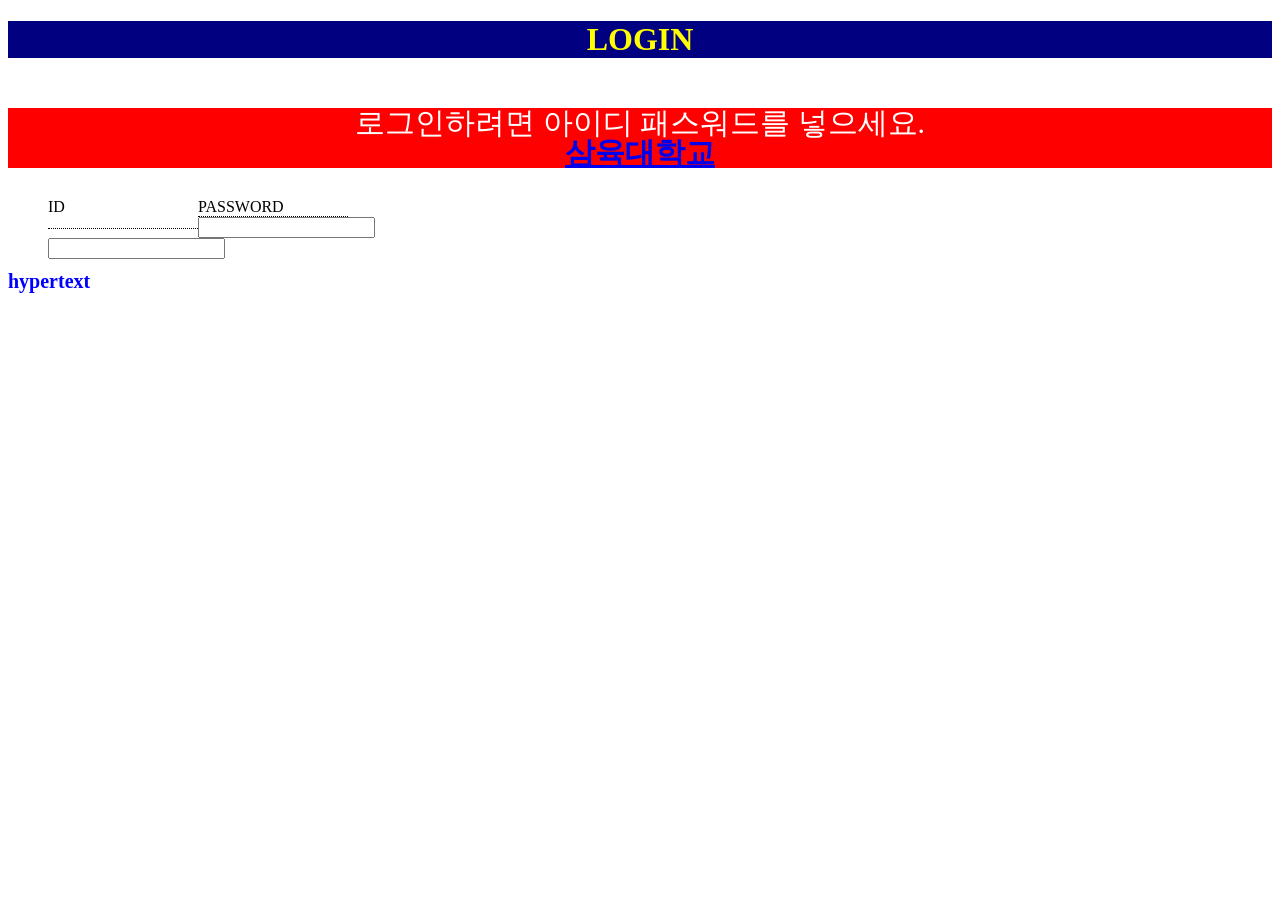
==== 20260407.html @ b12523de "Create 20260407.html" ====
<!DOCTYPE html>
<html lang="KO">
<meta charset="UTF-8">
<head>
    <title>20260407 수업</title>
   
</head>
    <style>
            h1 {
    color:yellow;background-color:navy;text-align:center;
    }
    p {
    font-size:30px;
    }
    .p_back {
    text-align:center;line-height:30px;margin-top:50px;background-color:red;color:white;
    }
    .p_back2 {
    font-size:20px;font-weight:bold;color:blue;
    }
    ul li{
    float:left;width:100px;
    }
    .id_title {
    width:300px;!important
    }
            /* Tooltip container */
        .tooltip {
        position: relative;
        display: inline-block;
        border-bottom: 1px dotted black; /* Add dots under the hoverable text */
        cursor: pointer;
        }

        /* Tooltip text */
        .tooltiptext {
        visibility: hidden; /* Hidden by default */
        width: 130px;
        background-color:grey);
        color: black;
        text-align: center;
        padding: 5px 0;
        border-radius: 6px;
        position: absolute;
        z-index: 1; /* Ensure tooltip is displayed above content */
        box-shadow: rgba(0, 0, 0, 0.25) 0px 14px 28px, rgba(0, 0, 0, 0.22) 0px 10px 10px;
        }

        /* Show the tooltip text on hover */
        .tooltip:hover .tooltiptext {
        visibility: visible;
        }
    </style>
<body>
    <h1>LOGIN</h1>

    <p class="p_back"><!--로그인하는 방법을 설명하는 패러그래프 : 주석 -->
        로그인하려면&nbsp;아이디&nbsp;패스워드를&nbsp;넣으세요.<br>
        <b><a href="https://www.syu.ac.kr/" target="_blank">삼육대학교</a></b></p>

    
    <ul style="width:350px;list-style-type:none;">
    <li class="id_title; tooltip" style="width:150px!important;height:30px;">ID
        <span class="tooltiptext">학번을 입력하세요</span>
         </li>
    <li class="tooltip" style="cursor:pointer;width:150px;">PASSWORD
           <span class="tooltiptext">패스워드는 대문자,소문자,특수문자,숫자를 조합해서 입력하세요.</span>
             </li>
        <br>
        <li style="width:150px!important;"><input type="text" name="userid"> </li>
        <li style="width:150px!important;"><input type="text" name="userpassword"> </li>

    </ul>
    <br>
     <p class="p_back2">hypertext</p>
    </body>
</html>
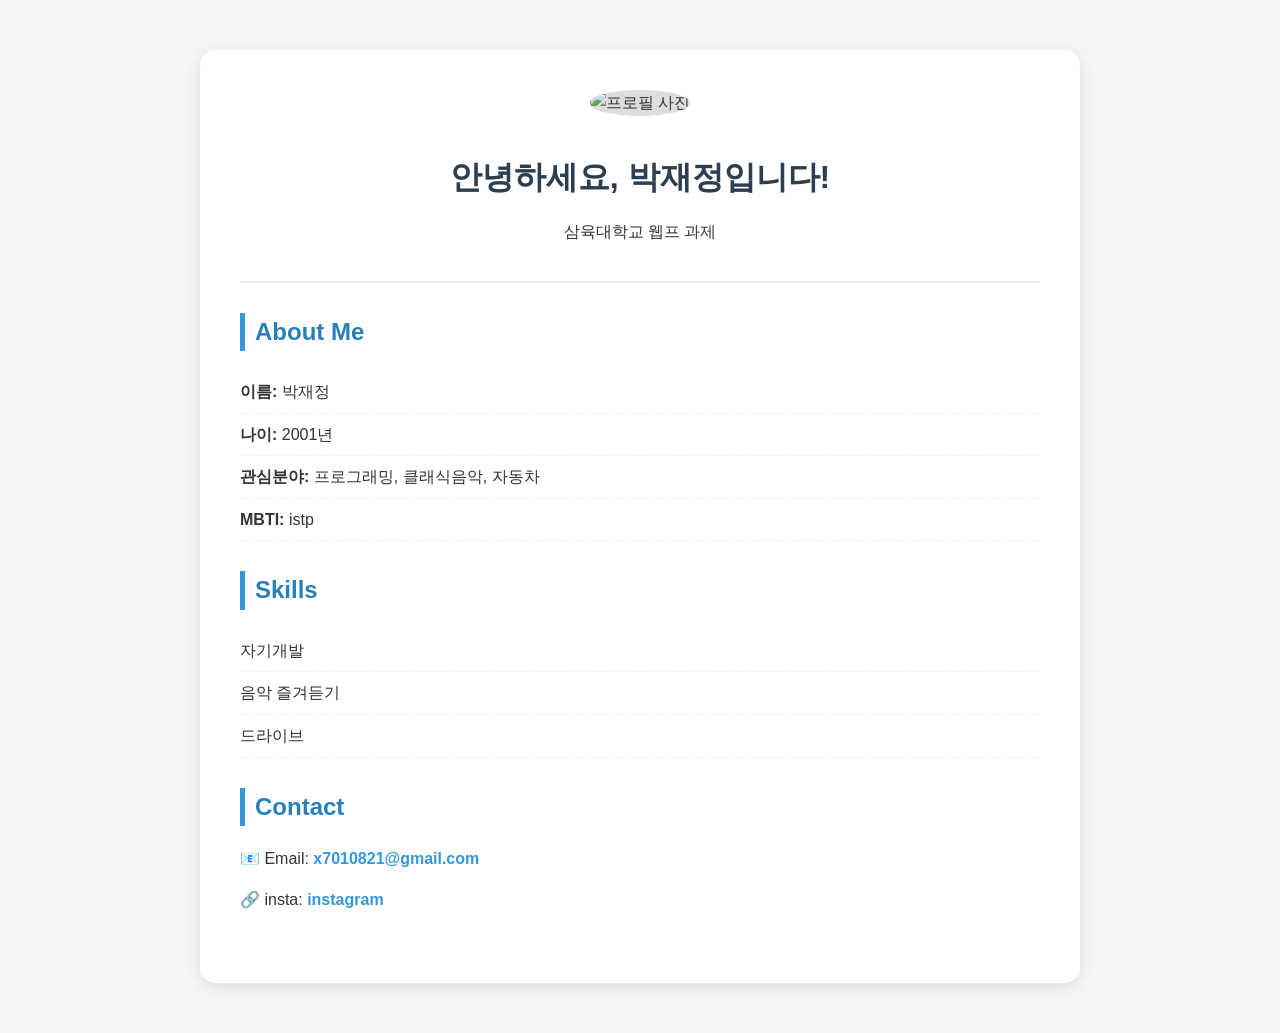
==== commit cdc73624: "Rename 20260407 to 20260407.html" ====
--- a/20260407.html
+++ b/20260407.html
@@ -1,77 +1,121 @@
 <!DOCTYPE html>
-<html lang="KO">
-<meta charset="UTF-8">
+<html lang="ko">
 <head>
-    <title>20260407 수업</title>
-   
-</head>
+    <meta charset="UTF-8">
+    <meta name="viewport" content="width=device-width, initial-scale=1.0">
+    <title>자기소개 페이지</title>
     <style>
-            h1 {
-    color:yellow;background-color:navy;text-align:center;
-    }
-    p {
-    font-size:30px;
-    }
-    .p_back {
-    text-align:center;line-height:30px;margin-top:50px;background-color:red;color:white;
-    }
-    .p_back2 {
-    font-size:20px;font-weight:bold;color:blue;
-    }
-    ul li{
-    float:left;width:100px;
-    }
-    .id_title {
-    width:300px;!important
-    }
-            /* Tooltip container */
-        .tooltip {
-        position: relative;
-        display: inline-block;
-        border-bottom: 1px dotted black; /* Add dots under the hoverable text */
-        cursor: pointer;
+        /* 깔끔한 폰트와 배경 설정 */
+        body {
+            font-family: 'Pretendard', 'Malgun Gothic', sans-serif;
+            line-height: 1.6;
+            margin: 0;
+            padding: 0;
+            background-color: #f4f7f6;
+            color: #333;
         }
 
-        /* Tooltip text */
-        .tooltiptext {
-        visibility: hidden; /* Hidden by default */
-        width: 130px;
-        background-color:grey);
-        color: black;
-        text-align: center;
-        padding: 5px 0;
-        border-radius: 6px;
-        position: absolute;
-        z-index: 1; /* Ensure tooltip is displayed above content */
-        box-shadow: rgba(0, 0, 0, 0.25) 0px 14px 28px, rgba(0, 0, 0, 0.22) 0px 10px 10px;
+        /* 중앙 정렬 컨테이너 */
+        .container {
+            max-width: 800px;
+            margin: 50px auto;
+            background: #fff;
+            padding: 40px;
+            border-radius: 15px;
+            box-shadow: 0 4px 15px rgba(0,0,0,0.1);
         }
 
-        /* Show the tooltip text on hover */
-        .tooltip:hover .tooltiptext {
-        visibility: visible;
+        /* 헤더 부분 */
+        header {
+            text-align: center;
+            border-bottom: 2px solid #eee;
+            padding-bottom: 20px;
+            margin-bottom: 30px;
+        }
+
+        h1 {
+            color: #2c3e50;
+            margin-bottom: 10px;
+        }
+
+        .profile-pic {
+            width: 300px;
+            height: 300px;
+            border-radius: 100%;
+            background-color: #ddd; /* 사진이 없을 경우 대비 */
+            margin-bottom: 15px;
+            object-fit: cover;
+        }
+
+        /* 본문 섹션 */
+        section {
+            margin-bottom: 30px;
+        }
+
+        h2 {
+            border-left: 5px solid #3498db;
+            padding-left: 10px;
+            color: #2980b9;
+        }
+
+        ul {
+            list-style-type: none;
+            padding: 0;
+        }
+
+        li {
+            padding: 8px 0;
+            border-bottom: 1px dashed #eee;
+        }
+
+        /* 하단 링크 */
+        .contact-links a {
+            text-decoration: none;
+            color: #3498db;
+            font-weight: bold;
+        }
+
+        .contact-links a:hover {
+            color: #2c3e50;
         }
     </style>
+</head>
 <body>
-    <h1>LOGIN</h1>
 
-    <p class="p_back"><!--로그인하는 방법을 설명하는 패러그래프 : 주석 -->
-        로그인하려면&nbsp;아이디&nbsp;패스워드를&nbsp;넣으세요.<br>
-        <b><a href="https://www.syu.ac.kr/" target="_blank">삼육대학교</a></b></p>
+<div class="container">
+    <header>
+        <img src="https://www.syu.ac.kr/wp-content/themes/syu-main/images/logo/120_logo.png" alt="프로필 사진" class="profile-pic">
+        <h1>안녕하세요, 박재정입니다! </h1>
+        <p>삼육대학교 웹프 과제</p>
+    </header>
 
-    
-    <ul style="width:350px;list-style-type:none;">
-    <li class="id_title; tooltip" style="width:150px!important;height:30px;">ID
-        <span class="tooltiptext">학번을 입력하세요</span>
-         </li>
-    <li class="tooltip" style="cursor:pointer;width:150px;">PASSWORD
-           <span class="tooltiptext">패스워드는 대문자,소문자,특수문자,숫자를 조합해서 입력하세요.</span>
-             </li>
-        <br>
-        <li style="width:150px!important;"><input type="text" name="userid"> </li>
-        <li style="width:150px!important;"><input type="text" name="userpassword"> </li>
+    <section>
+        <h2>About Me</h2>
+        <ul>
+            <li><strong>이름:</strong> 박재정</li>
+            <li><strong>나이:</strong> 2001년</li>
+            <li><strong>관심분야:</strong> 프로그래밍, 클래식음악, 자동차</li>
+            <li><strong>MBTI:</strong> istp</li>
+        </ul>
+    </section>
 
-    </ul>
-    <br>
-     <p class="p_back2">hypertext</p>
-    </body>
+    <section>
+        <h2>Skills</h2>
+        <ul>
+            <li>자기개발</li>
+            <li>음악 즐겨듣기</li>
+            <li>드라이브</li>
+        </ul>
+    </section>
+
+    <section>
+        <h2>Contact</h2>
+        <div class="contact-links">
+            <p>📧 Email: <a href="mailto:x7010821@gmail.com">x7010821@gmail.com</a></p>
+            <p>🔗 insta: <a href="https://instagram.com" target="_blank">instagram</a></p>
+        </div>
+    </section>
+</div>
+
+</body>
 </html>
